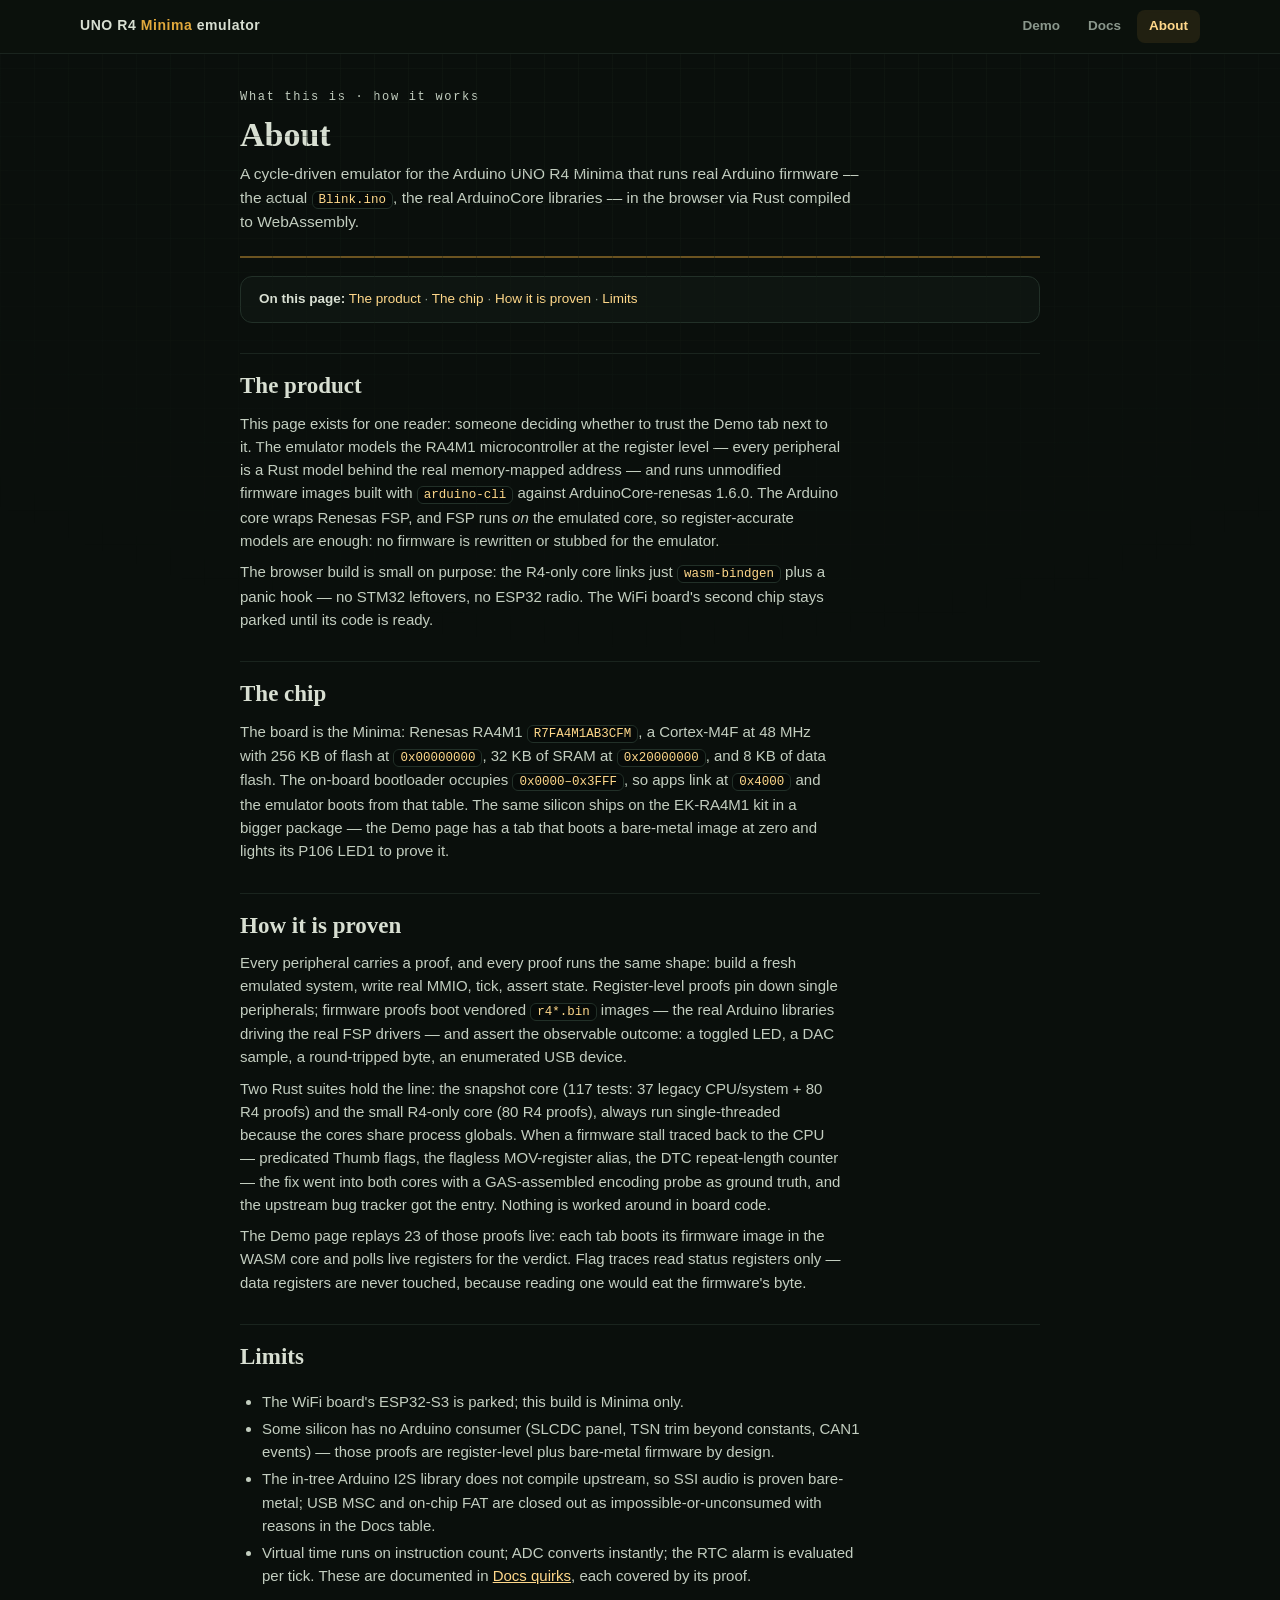
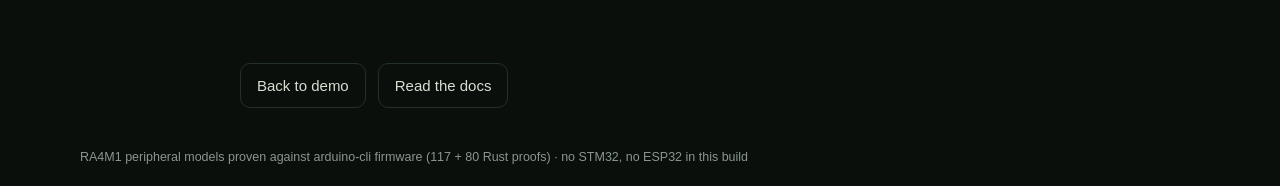
==== demo/about.html @ c001737a "Frontend: brass-bench identity, Docs + About pages, demo stays live (23 tabs verified)" ====
<!DOCTYPE html>
<html lang="en">
<head>
<meta charset="utf-8">
<meta name="viewport" content="width=device-width, initial-scale=1">
<link rel="icon" href="data:image/svg+xml,%3Csvg xmlns='http://www.w3.org/2000/svg' viewBox='0 0 64 64'%3E%3Crect width='64' height='64' rx='14' fill='%23e0a83c'/%3E%3Ctext x='32' y='42' font-family='monospace' font-size='28' font-weight='bold' text-anchor='middle' fill='white'%3ER4%3C/text%3E%3C/svg%3E">
<title>About — UNO R4 Minima emulator</title>
<link rel="stylesheet" href="styles.css">
</head>
<body>
<a class="skip-link" href="#content">Skip to content</a>
<div class="bg-grid"></div>
<nav class="sitenav" aria-label="Site">
  <div class="sitenav-in">
    <a class="sitenav-brand" href="index.html">UNO R4 <b>Minima</b> emulator</a>
    <div class="sitenav-links">
      <a href="index.html">Demo</a>
      <a href="docs.html">Docs</a>
      <a href="about.html" aria-current="page">About</a>
    </div>
  </div>
</nav>
<main class="page" id="content">
  <div class="page-head">
    <p class="page-kicker">What this is · how it works</p>
    <h1 class="page-title">About</h1>
    <p class="page-lede">A cycle-driven emulator for the Arduino UNO R4 Minima that runs real Arduino firmware — the actual <code>Blink.ino</code>, the real ArduinoCore libraries — in the browser via Rust compiled to WebAssembly.</p>
  </div>

  <div class="page-toc">
    <b>On this page:</b>
    <a href="#product">The product</a> ·
    <a href="#chip">The chip</a> ·
    <a href="#method">How it is proven</a> ·
    <a href="#limits">Limits</a>
  </div>

  <h2 id="product">The product</h2>
  <p>This page exists for one reader: someone deciding whether to trust the Demo tab next to it. The emulator models the RA4M1 microcontroller at the register level — every peripheral is a Rust model behind the real memory-mapped address — and runs unmodified firmware images built with <code>arduino-cli</code> against ArduinoCore-renesas 1.6.0. The Arduino core wraps Renesas FSP, and FSP runs <em>on</em> the emulated core, so register-accurate models are enough: no firmware is rewritten or stubbed for the emulator.</p>
  <p>The browser build is small on purpose: the R4-only core links just <code>wasm-bindgen</code> plus a panic hook — no STM32 leftovers, no ESP32 radio. The WiFi board's second chip stays parked until its code is ready.</p>

  <h2 id="chip">The chip</h2>
  <p>The board is the Minima: Renesas RA4M1 <code>R7FA4M1AB3CFM</code>, a Cortex-M4F at 48&nbsp;MHz with 256&nbsp;KB of flash at <code>0x00000000</code>, 32&nbsp;KB of SRAM at <code>0x20000000</code>, and 8&nbsp;KB of data flash. The on-board bootloader occupies <code>0x0000–0x3FFF</code>, so apps link at <code>0x4000</code> and the emulator boots from that table. The same silicon ships on the EK-RA4M1 kit in a bigger package — the Demo page has a tab that boots a bare-metal image at zero and lights its P106 LED1 to prove it.</p>

  <h2 id="method">How it is proven</h2>
  <p>Every peripheral carries a proof, and every proof runs the same shape: build a fresh emulated system, write real MMIO, tick, assert state. Register-level proofs pin down single peripherals; firmware proofs boot vendored <code>r4*.bin</code> images — the real Arduino libraries driving the real FSP drivers — and assert the observable outcome: a toggled LED, a DAC sample, a round-tripped byte, an enumerated USB device.</p>
  <p>Two Rust suites hold the line: the snapshot core (117 tests: 37 legacy CPU/system + 80 R4 proofs) and the small R4-only core (80 R4 proofs), always run single-threaded because the cores share process globals. When a firmware stall traced back to the CPU — predicated Thumb flags, the flagless MOV-register alias, the DTC repeat-length counter — the fix went into both cores with a GAS-assembled encoding probe as ground truth, and the upstream bug tracker got the entry. Nothing is worked around in board code.</p>
  <p>The Demo page replays 23 of those proofs live: each tab boots its firmware image in the WASM core and polls live registers for the verdict. Flag traces read status registers only — data registers are never touched, because reading one would eat the firmware's byte.</p>

  <h2 id="limits">Limits</h2>
  <ul>
    <li>The WiFi board's ESP32-S3 is parked; this build is Minima only.</li>
    <li>Some silicon has no Arduino consumer (SLCDC panel, TSN trim beyond constants, CAN1 events) — those proofs are register-level plus bare-metal firmware by design.</li>
    <li>The in-tree Arduino I2S library does not compile upstream, so SSI audio is proven bare-metal; USB MSC and on-chip FAT are closed out as impossible-or-unconsumed with reasons in the Docs table.</li>
    <li>Virtual time runs on instruction count; ADC converts instantly; the RTC alarm is evaluated per tick. These are documented in <a href="docs.html#quirks">Docs quirks</a>, each covered by its proof.</li>
  </ul>
</main>
<div class="foot-nav">
  <a class="btn-ghost" href="index.html" style="text-decoration:none">Back to demo</a>
  <a class="btn-ghost" href="docs.html" style="text-decoration:none">Read the docs</a>
</div>
<footer>
  <span>RA4M1 peripheral models proven against arduino-cli firmware (117 + 80 Rust proofs) · no STM32, no ESP32 in this build</span>
</footer>
</body>
</html>
---- demo/styles.css ----
:root {
  /* Bench instrument: deep green-black enamel, phosphor-brass readout.
     One accent family (signal brass); teal kept for the one live LED. */
  --bg: #0a0f0c;
  --panel: #0e1511;
  --panel2: #121a15;
  --line: #223028;
  --rule: #1a241e;
  --ink: #d8dfd2;
  --dim: #8a978c;
  --faint: #5c6860;
  --brass: #e0a83c;
  --brass-hi: #ffd88a;
  --brass-dim: #6b5320;
  --teal: #00c2a8;
  --teal-dim: #0a5f57;
  --red: #ff6b5e;
  --green: #3ddc84;
  --mono: ui-monospace, "Cascadia Mono", "JetBrains Mono", Menlo, Consolas, monospace;
  --serif: "Iowan Old Style", "Palatino Linotype", Palatino, Georgia, serif;
}
* { box-sizing: border-box; }
html { scroll-behavior: smooth; }
body {
  margin: 0; background: var(--bg); color: var(--ink);
  font: 15px/1.55 -apple-system, "Segoe UI", Inter, Roboto, sans-serif;
  min-height: 100vh;
}
::selection { background: #3a2f14; color: var(--brass-hi); }
.bg-grid {
  position: fixed; inset: 0; pointer-events: none; overflow: clip;
  background-image: linear-gradient(#141d1666 1px, transparent 1px),
    linear-gradient(90deg, #141d1666 1px, transparent 1px);
  background-size: 34px 34px;
  mask-image: radial-gradient(ellipse 90% 80% at 50% 0%, black 30%, transparent 90%);
}

/* ---------- site nav ---------- */
.sitenav {
  border-bottom: 1px solid var(--rule);
  background: #0c120ed9;
  position: sticky; top: 0; z-index: 50;
  backdrop-filter: blur(8px);
}
.sitenav-in {
  max-width: 1180px; margin: 0 auto; padding: 10px 30px;
  display: flex; align-items: baseline; gap: 22px; flex-wrap: wrap;
}
.sitenav-brand {
  color: var(--ink); text-decoration: none; font-weight: 800; font-size: 14px;
  letter-spacing: .04em;
}
.sitenav-brand b { color: var(--brass); font-weight: 800; }
.sitenav-links { display: flex; gap: 4px; margin-left: auto; }
.sitenav-links a {
  color: var(--dim); text-decoration: none; font-size: 13.5px; font-weight: 600;
  padding: 6px 12px; border-radius: 8px;
}
.sitenav-links a:hover { color: var(--ink); background: #ffffff10; }
.sitenav-links a[aria-current="page"] { color: var(--brass-hi); background: #e0a83c1a; }

/* ---------- header ---------- */
.topbar {
  display: flex; justify-content: space-between; align-items: center;
  gap: 16px; flex-wrap: wrap;
  padding: 22px 30px 14px; max-width: 1180px; margin: 0 auto;
}
.brand { display: flex; gap: 14px; align-items: center; }
.brand-mark {
  width: 52px; height: 52px; border-radius: 10px;
  background: linear-gradient(150deg, #f4c95d, #9a7420);
  color: #191104; font-weight: 800; font-size: 22px;
  display: flex; align-items: center; justify-content: center;
  box-shadow: 0 0 26px #e0a83c44;
}
h1 { font-size: 24px; margin: 0; letter-spacing: .2px; }
h1 span { color: var(--brass); font-weight: 600; }
.sub { margin: 2px 0 0; color: var(--dim); font-size: 13px; }
.badges { display: flex; gap: 8px; flex-wrap: wrap; }
.badge {
  font-size: 12px; color: var(--dim); border: 1px solid var(--line);
  padding: 4px 10px; border-radius: 20px; background: var(--panel);
  font-family: var(--mono);
}
.badge.ok { color: var(--green); border-color: #1d4a34; }
.layout {
  display: grid; grid-template-columns: 430px 1fr; gap: 18px;
  max-width: 1180px; margin: 0 auto; padding: 6px 30px 20px;
}
@media (max-width: 980px) { .layout { grid-template-columns: 1fr; } }
.card {
  background: linear-gradient(180deg, var(--panel2), var(--panel));
  border: 1px solid var(--line); border-radius: 16px;
  padding: 18px; box-shadow: 0 18px 50px #0009;
}
.card-title { font-weight: 700; letter-spacing: .4px; margin-bottom: 12px; display: flex; justify-content: space-between; align-items: center; gap: 10px; flex-wrap: wrap; }
.card-title.small { font-size: 12px; color: var(--dim); text-transform: uppercase; letter-spacing: 1.2px; }
.seg { display: inline-flex; border: 1px solid var(--line); border-radius: 10px; overflow: hidden; }
.seg-btn { background: transparent; border: 0; color: var(--dim); font-weight: 700; font-size: 12px; padding: 5px 12px; cursor: pointer; }
.seg-btn.active { background: #3a2f14; color: var(--brass-hi); }
.mono { font-family: var(--mono); }
.state { font-size: 11px; padding: 3px 10px; border-radius: 12px; text-transform: uppercase; letter-spacing: 1px; }
.state.paused { background: #2a3440; color: var(--dim); }
.state.running { background: #3a2f14; color: var(--brass-hi); box-shadow: 0 0 12px #e0a83c44; }
.state.fault { background: #4a1717; color: var(--red); }
.board-wrap { display: flex; justify-content: center; }
.board { width: 100%; max-width: 390px; }
.pcb { fill: #12241c; }
.pcb-edge { fill: none; stroke: #6b5320; stroke-width: 2; }
.silk { fill: #d8c690; font: 600 13px sans-serif; letter-spacing: 2px; }
.silk.tiny { font-size: 8.5px; letter-spacing: 1px; fill: #7a6f52; }
.silk.big { font-size: 22px; font-weight: 800; }
.usb { fill: #31424f; stroke: #5a7183; }
.usb-hole { fill: #0a0f14; }
.pins circle { fill: #c9a227; }
.btn { fill: #31424f; stroke: #5a7183; }
.mcu { fill: #10161d; stroke: #3b4c5d; }
.led { fill: #3a2b12; stroke: #6b5320; stroke-width: 1.5; transition: fill .12s; }
.led.on { fill: var(--brass); stroke: var(--brass-hi); }
.led.small.on { fill: #57c7ff; stroke: #bfe9ff; }
.glow { fill: url(#g); opacity: 0; transition: opacity .12s; }
.glow.on { opacity: .85; }
.stats { display: flex; gap: 18px; margin: 12px 2px 4px; flex-wrap: wrap; }
.stat label { display: block; font-size: 11px; color: var(--dim); text-transform: uppercase; letter-spacing: 1px; }
.stat span { font-family: var(--mono); font-size: 15px; }
.ok { color: var(--green); } .bad { color: var(--red); }
.gpio { margin-top: 14px; }
.gpio-grid { display: grid; grid-template-columns: repeat(16, 1fr); gap: 5px; }
.pin { aspect-ratio: 1; border-radius: 50%; background: #1a2530; border: 1px solid #243140; transition: all .12s; }
.pin.hi { background: var(--brass); border-color: var(--brass-hi); box-shadow: 0 0 8px #e0a83c88; }
.pin.chg { outline: 1px solid var(--brass); }
.tabs { display: flex; gap: 6px; margin-bottom: 14px; flex-wrap: wrap; }
.tab {
  flex: 1; padding: 9px; border-radius: 10px; border: 1px solid var(--line);
  background: transparent; color: var(--dim); font-weight: 700; cursor: pointer;
}
.tab.active { background: #3a2f14; color: var(--brass-hi); border-color: var(--brass-dim); }
.tabpane { display: none; }
.tabpane.active { display: block; }
.desc { color: var(--dim); font-size: 13.5px; margin: 0 0 12px; }
.row { display: flex; gap: 10px; margin-bottom: 12px; flex-wrap: wrap; }
.btn-acc {
  background: linear-gradient(150deg, #f4c95d, #c1902e); border: 0; color: #191104;
  font-weight: 800; padding: 10px 18px; border-radius: 10px; cursor: pointer;
  white-space: nowrap;
}
.btn-acc:disabled { opacity: .4; cursor: default; }
.btn-ghost {
  background: transparent; border: 1px solid var(--line); color: var(--ink);
  padding: 10px 16px; border-radius: 10px; cursor: pointer;
  white-space: nowrap;
}
.slider { display: flex; align-items: center; gap: 10px; color: var(--dim); font-size: 13px; }
.slider input { accent-color: var(--brass); }
.term {
  background: #060a08; border: 1px solid var(--line); border-radius: 10px;
  font-family: var(--mono); font-size: 13px; min-height: 150px; max-height: 300px;
  overflow-y: auto; padding: 12px; white-space: pre-wrap; color: #cfe3c0;
}
.term.small { min-height: 90px; }
.term .sys { color: #5f7a6c; }
.term .okline { color: var(--green); font-weight: 700; }
.enum { list-style: none; margin: 0 0 12px; padding: 0; font-size: 13px; max-height: 210px; overflow-y: auto; }
.enum li { padding: 3px 0 3px 24px; position: relative; color: var(--dim); }
.enum li::before { content: "○"; position: absolute; left: 4px; color: var(--dim); }
.enum li.run { color: var(--ink); } .enum li.run::before { content: "◌"; color: var(--brass); }
.enum li.done { color: var(--green); } .enum li.done::before { content: "●"; color: var(--green); }
.matrix-grid { display: grid; grid-template-columns: repeat(12, 1fr); gap: 5px; max-width: 340px; margin: 0 0 12px; }
.matrix-grid .mx { aspect-ratio: 1; border-radius: 50%; background: #182633; transition: background 0.08s, box-shadow 0.08s; }
.matrix-grid .mx.hi { background: var(--brass); box-shadow: 0 0 8px var(--brass); }
.doctable-wrap { overflow-x: auto; margin: 0 0 12px; border: 1px solid var(--line); border-radius: 10px; }
.doctable { width: 100%; border-collapse: collapse; font-size: 13px; }
.doctable th, .doctable td { text-align: left; padding: 7px 10px; border-bottom: 1px solid var(--line); vertical-align: top; }
.doctable thead th { color: var(--dim); font-weight: 600; font-size: 12px; text-transform: uppercase; letter-spacing: 0.04em; background: var(--panel2); }
.doctable tbody tr:last-child td { border-bottom: none; }
.doctable td:nth-child(2), .doctable td:nth-child(3) { white-space: nowrap; }
.doctable .st-done { color: var(--green); font-weight: 700; }
.doctable .st-part { color: var(--brass); font-weight: 700; }
.doctable .st-no { color: var(--dim); font-weight: 700; }
.doctable td:nth-child(4) { color: var(--dim); }
.textin {
  flex: 1; background: #060a08; border: 1px solid var(--line); color: var(--ink);
  border-radius: 10px; padding: 10px 12px; font-family: var(--mono); font-size: 13px;
}
.textin:disabled { opacity: .45; }
.banner { margin-top: 12px; padding: 10px 14px; border-radius: 10px; font-size: 13px; }
.banner.hidden { display: none; }
.banner.err { background: #3a1414; border: 1px solid #7a2a2a; color: #ff9d9d; }
.banner.info { background: #1d2b1a; border: 1px solid #3d5a2e; color: #cfe3c0; }

/* ---------- paper pages (docs / about) ---------- */
.page { max-width: 860px; margin: 0 auto; padding: 26px 30px 60px; overflow-x: clip; }
.page table { display: block; overflow-x: auto; }
.page-head { border-bottom: 2px solid var(--brass-dim); padding-bottom: 14px; margin-bottom: 6px; }
.page-kicker {
  font-family: var(--mono); font-size: 12px; color: var(--brass);
  letter-spacing: .14em; margin: 0 0 8px;
}
.page-title {
  font-family: var(--serif); font-weight: 700; font-size: 34px; line-height: 1.15;
  margin: 0 0 8px; letter-spacing: 0;
}
.page-lede { color: var(--dim); font-size: 15.5px; max-width: 62ch; margin: 0 0 4px; }
.page-toc {
  border: 1px solid var(--line); border-radius: 12px; background: var(--panel);
  padding: 12px 18px; margin: 18px 0 8px; font-size: 13.5px; color: var(--dim);
}
.page-toc b { color: var(--ink); }
.page-toc a { color: var(--brass-hi); text-decoration: none; }
.page-toc a:hover { text-decoration: underline; }
.page h2 {
  font-family: var(--serif); font-size: 23px; margin: 30px 0 8px;
  padding-top: 14px; border-top: 1px solid var(--rule);
}
.page h3 { font-size: 16px; margin: 20px 0 6px; color: var(--brass-hi); }
.page p, .page li { max-width: 72ch; }
.page p { margin: 8px 0; color: #c3cec0; }
.page ul, .page ol { padding-left: 22px; color: #c3cec0; }
.page li { margin: 4px 0; }
.page code {
  font-family: var(--mono); font-size: 12.5px; background: #060a08;
  border: 1px solid var(--line); border-radius: 6px; padding: 1px 6px;
  color: var(--brass-hi); white-space: nowrap;
}
.page pre {
  background: #060a08; border: 1px solid var(--line); border-radius: 10px;
  padding: 12px 14px; overflow-x: auto; font-family: var(--mono); font-size: 12.5px;
  color: #cfe3c0;
}
.page pre code { border: 0; background: none; padding: 0; white-space: pre; }
.page table { width: 100%; border-collapse: collapse; font-size: 13.5px; margin: 10px 0 18px; }
.page th, .page td { text-align: left; padding: 7px 10px; border-bottom: 1px solid var(--line); vertical-align: top; }
.page thead th { color: var(--dim); font-size: 12px; text-transform: uppercase; letter-spacing: .05em; }
.page .st-done { color: var(--green); font-weight: 700; }
.page .st-part { color: var(--brass); font-weight: 700; }
.page .st-no { color: var(--dim); font-weight: 700; }
.page a { color: var(--brass-hi); }
.foot-nav {
  max-width: 860px; margin: 0 auto; padding: 0 30px 40px;
  display: flex; gap: 12px; flex-wrap: wrap;
}
footer { max-width: 1180px; margin: 0 auto; padding: 0 30px 26px; color: var(--dim); font-size: 12.5px; }

/* ---------- accessibility floor ---------- */
:focus-visible { outline: 2px solid var(--brass-hi); outline-offset: 2px; }
.sr-only {
  position: absolute; width: 1px; height: 1px; padding: 0; margin: -1px;
  overflow: hidden; clip: rect(0 0 0 0); white-space: nowrap; border: 0;
}
.skip-link {
  position: absolute; left: 12px; top: -48px; z-index: 100;
  background: var(--brass); color: #191104; font-weight: 800;
  padding: 10px 16px; border-radius: 10px; text-decoration: none;
  transition: top .15s;
}
.skip-link:focus { top: 12px; }
@media (prefers-reduced-motion: reduce) {
  html { scroll-behavior: auto; }
  *, *::before, *::after { transition: none !important; animation: none !important; }
}
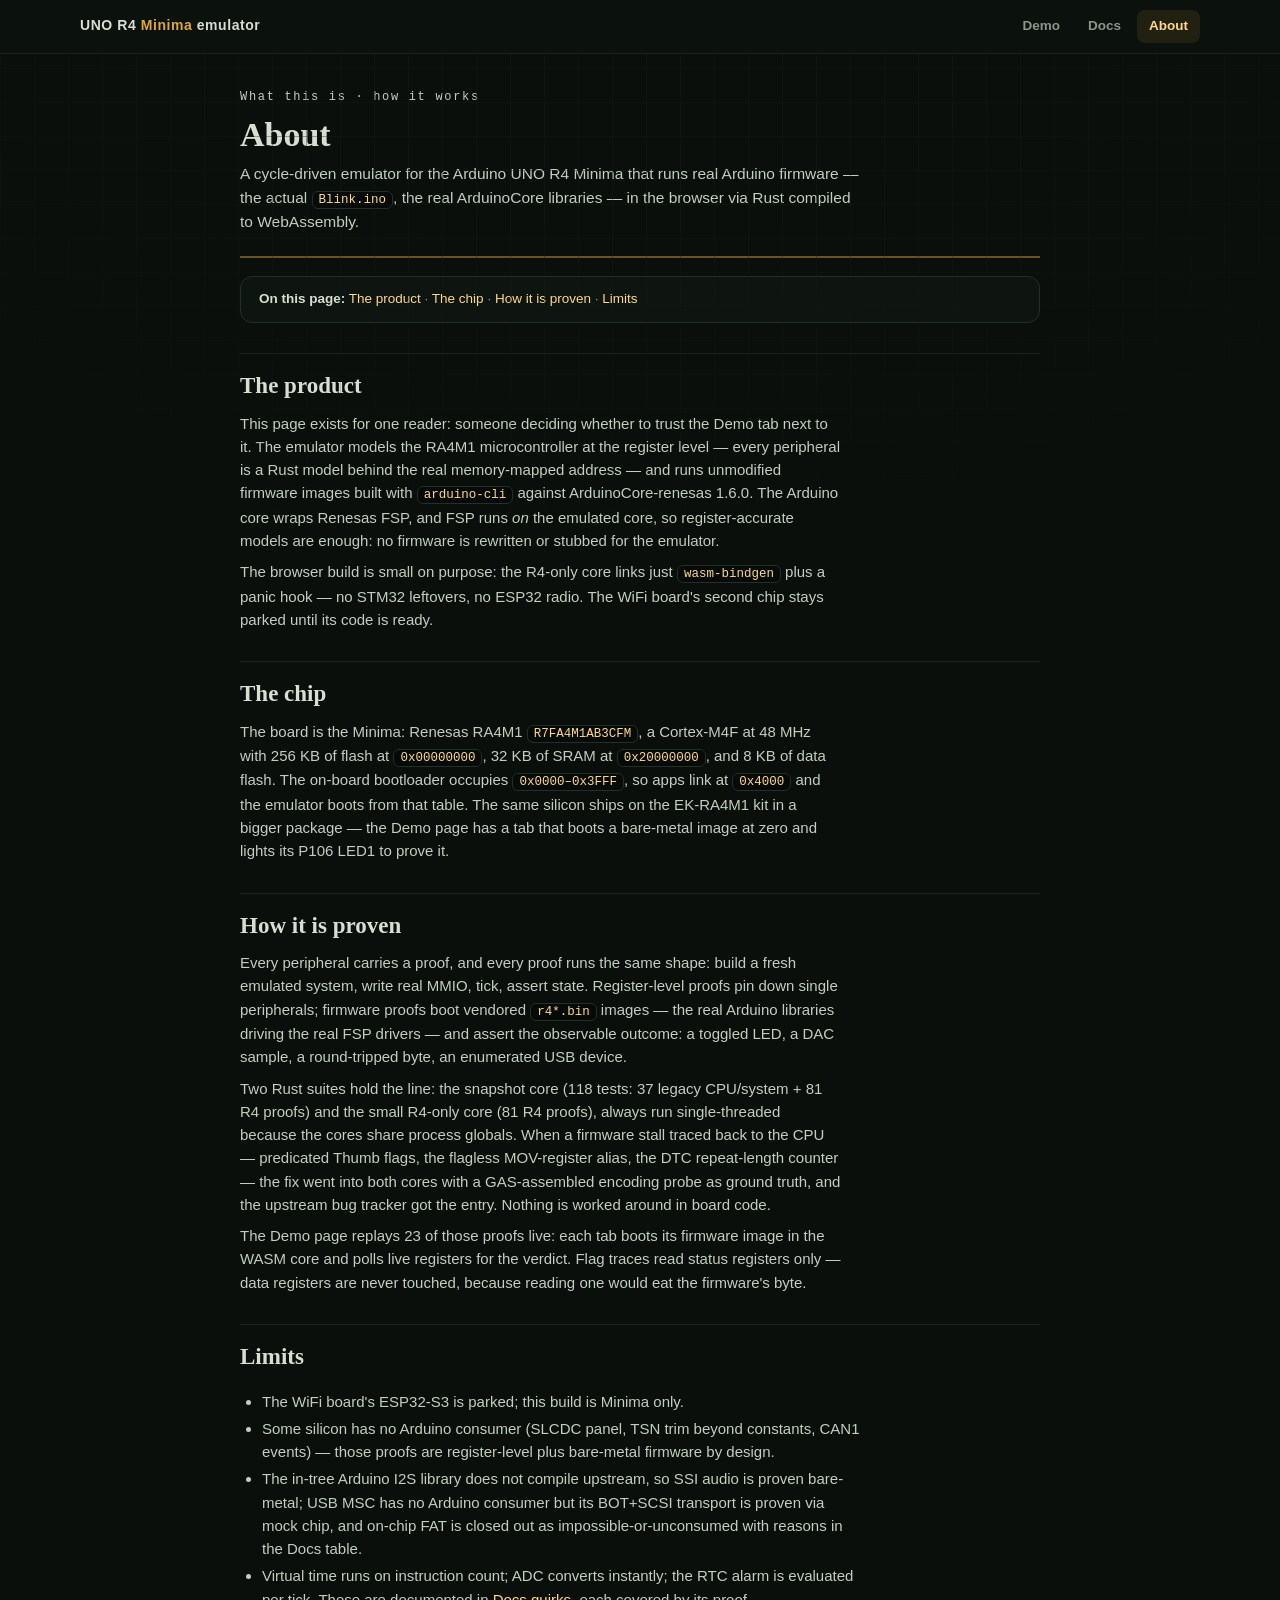
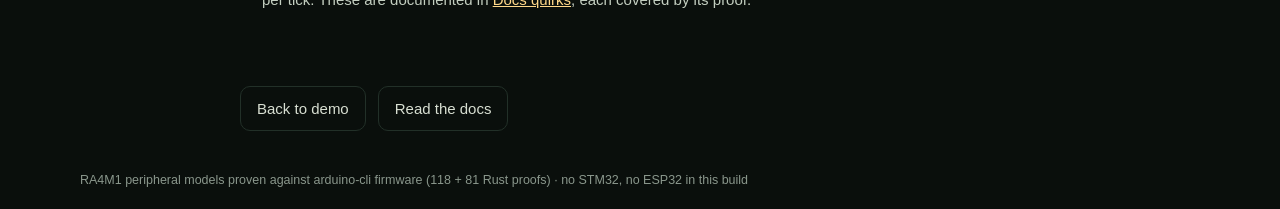
==== commit 4c0bf828: "USB MSC mock chip (BOT+SCSI over bulk pipes) + Engine demo tab, 118+81 green" ====
--- a/demo/about.html
+++ b/demo/about.html
@@ -44,14 +44,14 @@
 
   <h2 id="method">How it is proven</h2>
   <p>Every peripheral carries a proof, and every proof runs the same shape: build a fresh emulated system, write real MMIO, tick, assert state. Register-level proofs pin down single peripherals; firmware proofs boot vendored <code>r4*.bin</code> images — the real Arduino libraries driving the real FSP drivers — and assert the observable outcome: a toggled LED, a DAC sample, a round-tripped byte, an enumerated USB device.</p>
-  <p>Two Rust suites hold the line: the snapshot core (117 tests: 37 legacy CPU/system + 80 R4 proofs) and the small R4-only core (80 R4 proofs), always run single-threaded because the cores share process globals. When a firmware stall traced back to the CPU — predicated Thumb flags, the flagless MOV-register alias, the DTC repeat-length counter — the fix went into both cores with a GAS-assembled encoding probe as ground truth, and the upstream bug tracker got the entry. Nothing is worked around in board code.</p>
+  <p>Two Rust suites hold the line: the snapshot core (118 tests: 37 legacy CPU/system + 81 R4 proofs) and the small R4-only core (81 R4 proofs), always run single-threaded because the cores share process globals. When a firmware stall traced back to the CPU — predicated Thumb flags, the flagless MOV-register alias, the DTC repeat-length counter — the fix went into both cores with a GAS-assembled encoding probe as ground truth, and the upstream bug tracker got the entry. Nothing is worked around in board code.</p>
   <p>The Demo page replays 23 of those proofs live: each tab boots its firmware image in the WASM core and polls live registers for the verdict. Flag traces read status registers only — data registers are never touched, because reading one would eat the firmware's byte.</p>
 
   <h2 id="limits">Limits</h2>
   <ul>
     <li>The WiFi board's ESP32-S3 is parked; this build is Minima only.</li>
     <li>Some silicon has no Arduino consumer (SLCDC panel, TSN trim beyond constants, CAN1 events) — those proofs are register-level plus bare-metal firmware by design.</li>
-    <li>The in-tree Arduino I2S library does not compile upstream, so SSI audio is proven bare-metal; USB MSC and on-chip FAT are closed out as impossible-or-unconsumed with reasons in the Docs table.</li>
+    <li>The in-tree Arduino I2S library does not compile upstream, so SSI audio is proven bare-metal; USB MSC has no Arduino consumer but its BOT+SCSI transport is proven via mock chip, and on-chip FAT is closed out as impossible-or-unconsumed with reasons in the Docs table.</li>
     <li>Virtual time runs on instruction count; ADC converts instantly; the RTC alarm is evaluated per tick. These are documented in <a href="docs.html#quirks">Docs quirks</a>, each covered by its proof.</li>
   </ul>
 </main>
@@ -60,7 +60,7 @@
   <a class="btn-ghost" href="docs.html" style="text-decoration:none">Read the docs</a>
 </div>
 <footer>
-  <span>RA4M1 peripheral models proven against arduino-cli firmware (117 + 80 Rust proofs) · no STM32, no ESP32 in this build</span>
+  <span>RA4M1 peripheral models proven against arduino-cli firmware (118 + 81 Rust proofs) · no STM32, no ESP32 in this build</span>
 </footer>
 </body>
 </html>
--- a/demo/styles.css
+++ b/demo/styles.css
@@ -135,6 +135,7 @@
   background: transparent; color: var(--dim); font-weight: 700; cursor: pointer;
 }
 .tab.active { background: #3a2f14; color: var(--brass-hi); border-color: var(--brass-dim); }
+.tab:disabled { opacity: .38; cursor: not-allowed; }
 .tabpane { display: none; }
 .tabpane.active { display: block; }
 .desc { color: var(--dim); font-size: 13.5px; margin: 0 0 12px; }
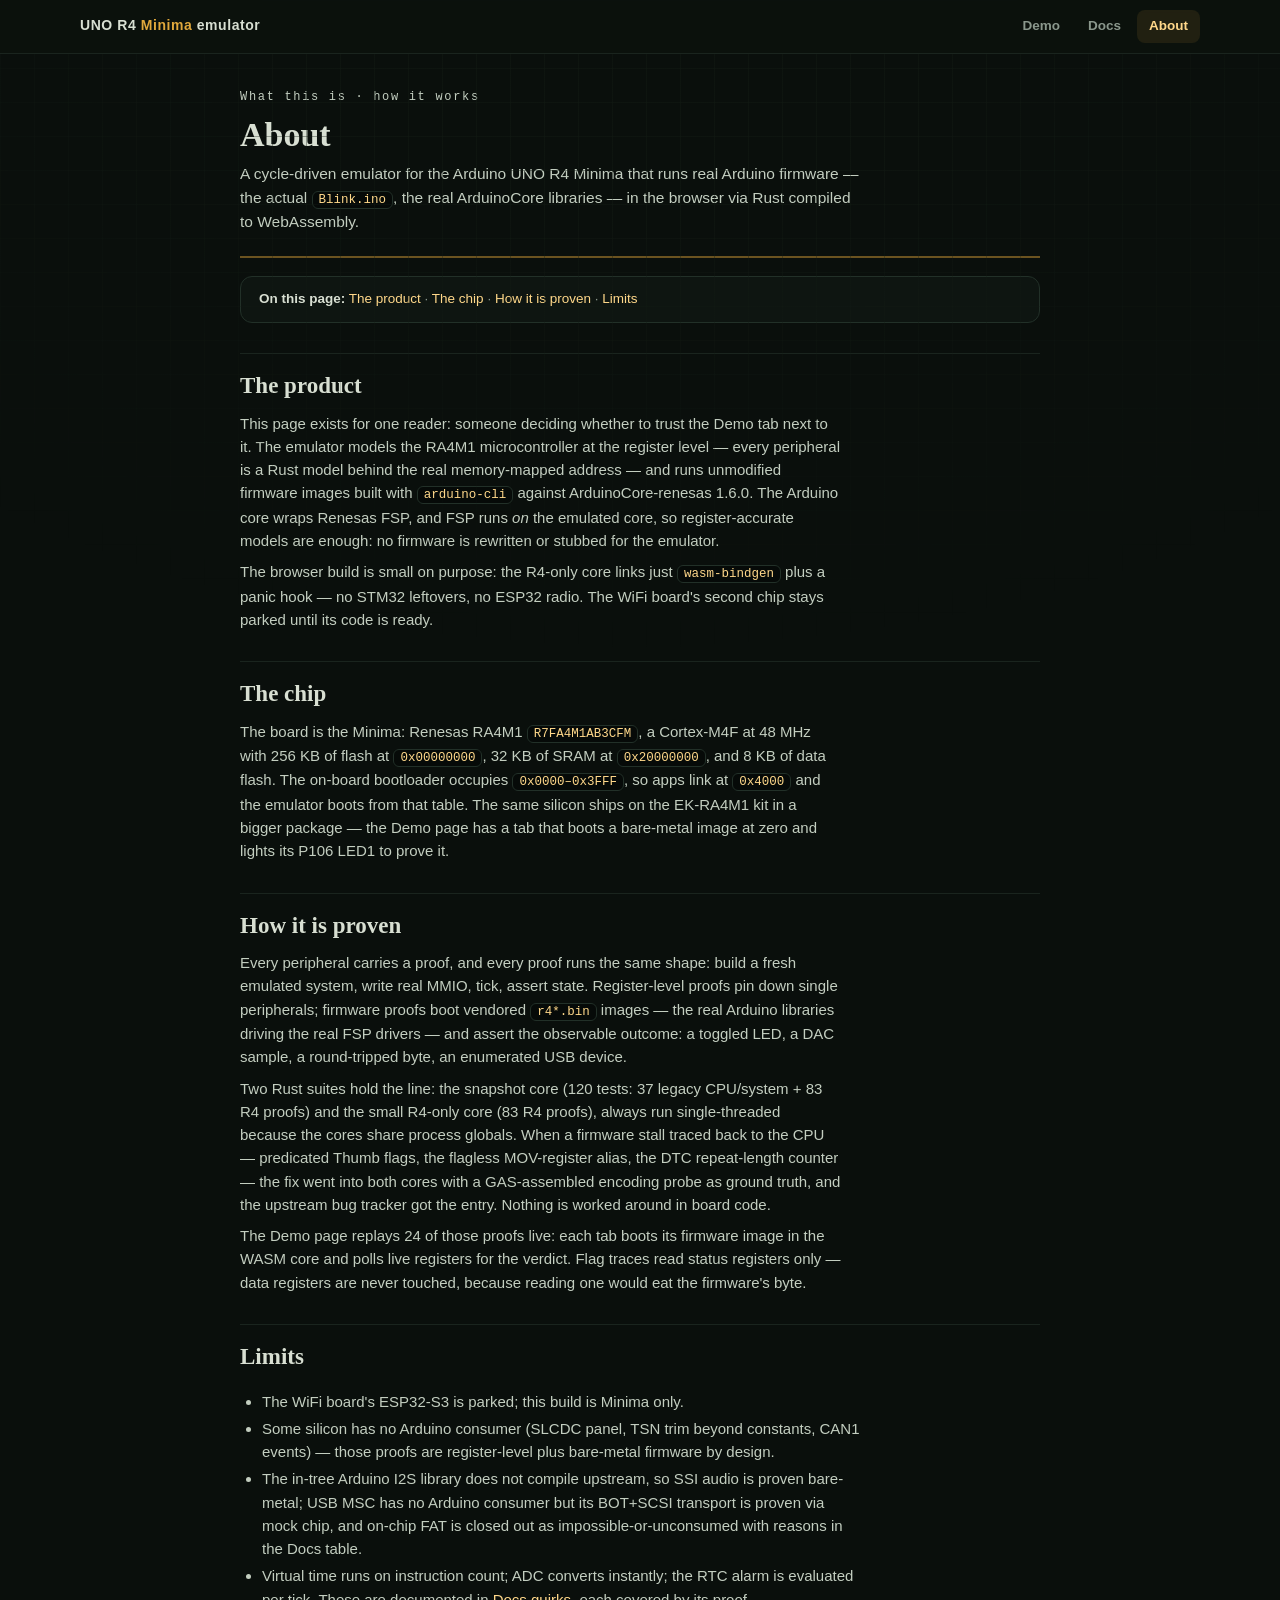
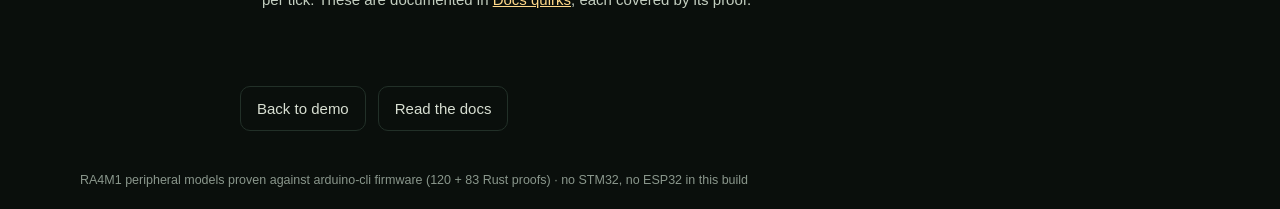
==== commit 5dab5b37: "Settle PCNTR1 halves (PDR-low) + r4analog/r4mtx firmware proofs + Analog tab + matrix-heart runner, " ====
--- a/demo/about.html
+++ b/demo/about.html
@@ -44,8 +44,8 @@
 
   <h2 id="method">How it is proven</h2>
   <p>Every peripheral carries a proof, and every proof runs the same shape: build a fresh emulated system, write real MMIO, tick, assert state. Register-level proofs pin down single peripherals; firmware proofs boot vendored <code>r4*.bin</code> images — the real Arduino libraries driving the real FSP drivers — and assert the observable outcome: a toggled LED, a DAC sample, a round-tripped byte, an enumerated USB device.</p>
-  <p>Two Rust suites hold the line: the snapshot core (118 tests: 37 legacy CPU/system + 81 R4 proofs) and the small R4-only core (81 R4 proofs), always run single-threaded because the cores share process globals. When a firmware stall traced back to the CPU — predicated Thumb flags, the flagless MOV-register alias, the DTC repeat-length counter — the fix went into both cores with a GAS-assembled encoding probe as ground truth, and the upstream bug tracker got the entry. Nothing is worked around in board code.</p>
-  <p>The Demo page replays 23 of those proofs live: each tab boots its firmware image in the WASM core and polls live registers for the verdict. Flag traces read status registers only — data registers are never touched, because reading one would eat the firmware's byte.</p>
+  <p>Two Rust suites hold the line: the snapshot core (120 tests: 37 legacy CPU/system + 83 R4 proofs) and the small R4-only core (83 R4 proofs), always run single-threaded because the cores share process globals. When a firmware stall traced back to the CPU — predicated Thumb flags, the flagless MOV-register alias, the DTC repeat-length counter — the fix went into both cores with a GAS-assembled encoding probe as ground truth, and the upstream bug tracker got the entry. Nothing is worked around in board code.</p>
+  <p>The Demo page replays 24 of those proofs live: each tab boots its firmware image in the WASM core and polls live registers for the verdict. Flag traces read status registers only — data registers are never touched, because reading one would eat the firmware's byte.</p>
 
   <h2 id="limits">Limits</h2>
   <ul>
@@ -60,7 +60,7 @@
   <a class="btn-ghost" href="docs.html" style="text-decoration:none">Read the docs</a>
 </div>
 <footer>
-  <span>RA4M1 peripheral models proven against arduino-cli firmware (118 + 81 Rust proofs) · no STM32, no ESP32 in this build</span>
+  <span>RA4M1 peripheral models proven against arduino-cli firmware (120 + 83 Rust proofs) · no STM32, no ESP32 in this build</span>
 </footer>
 </body>
 </html>
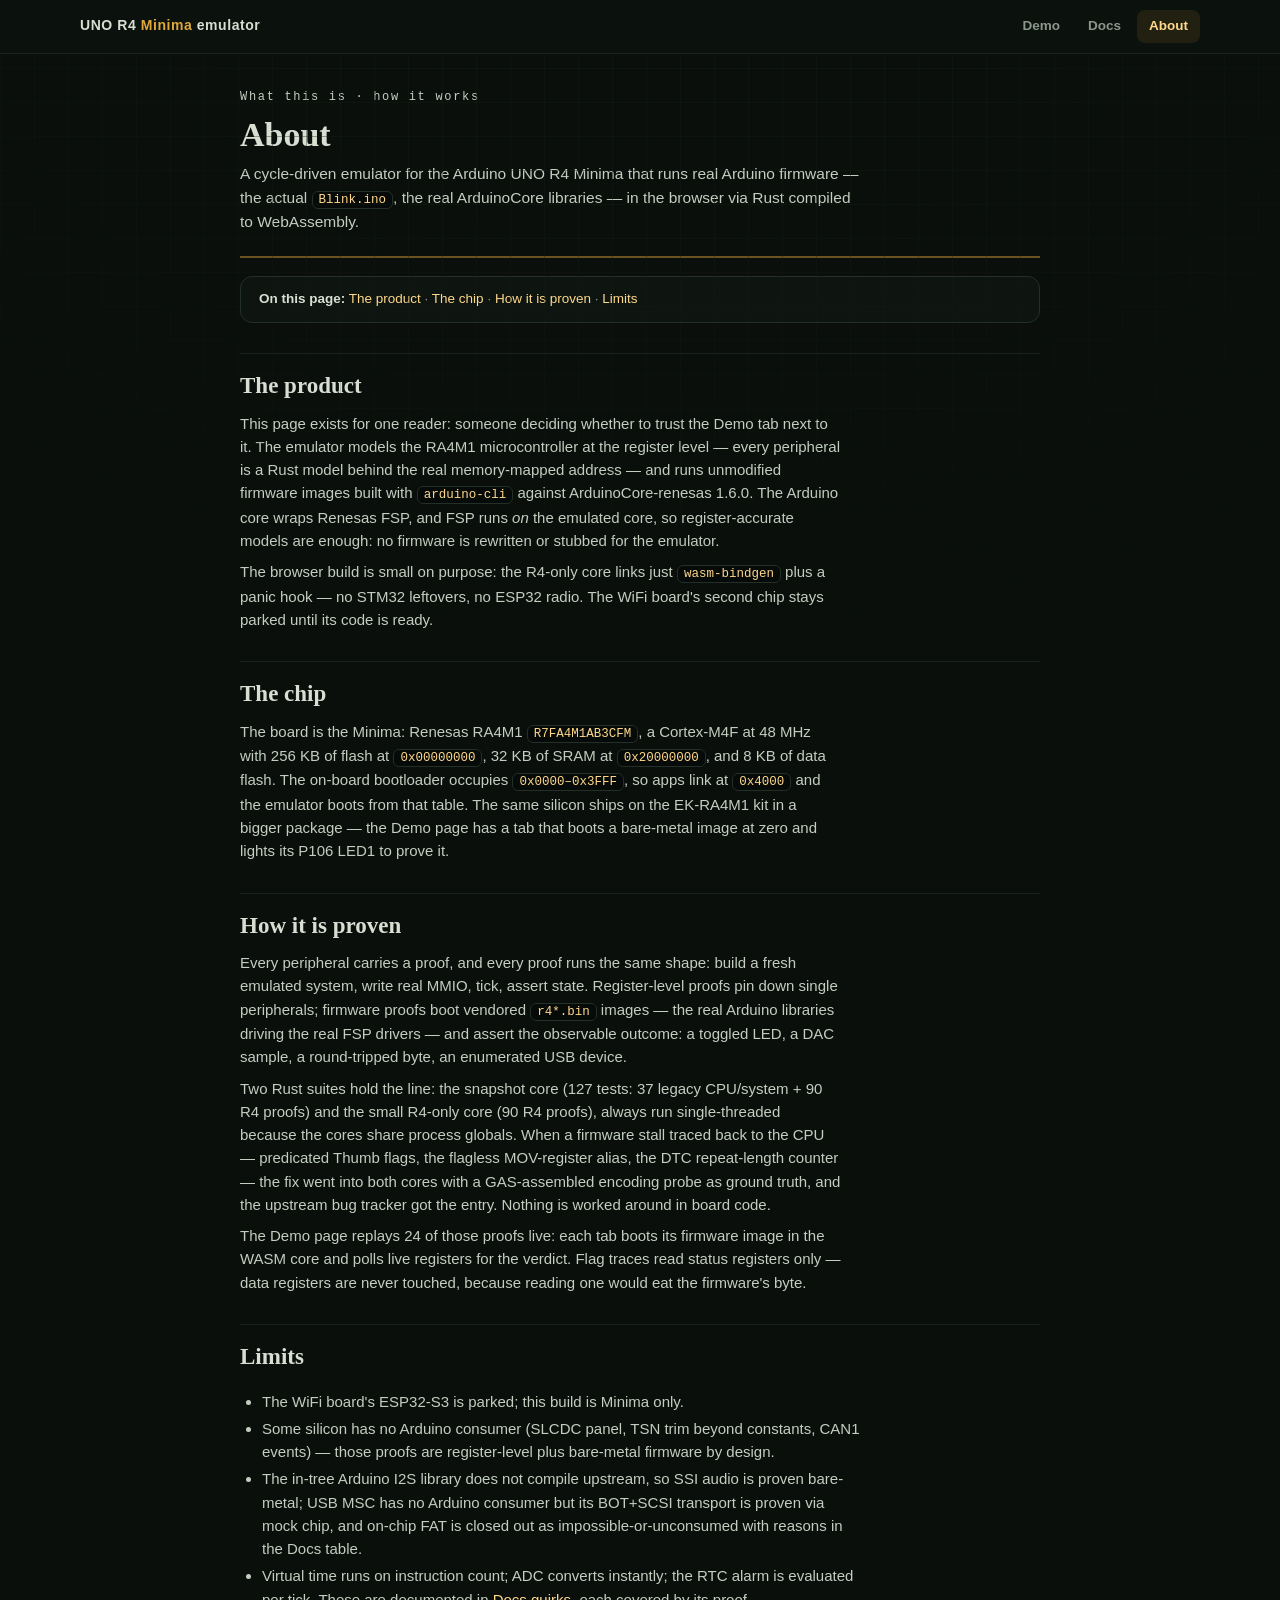
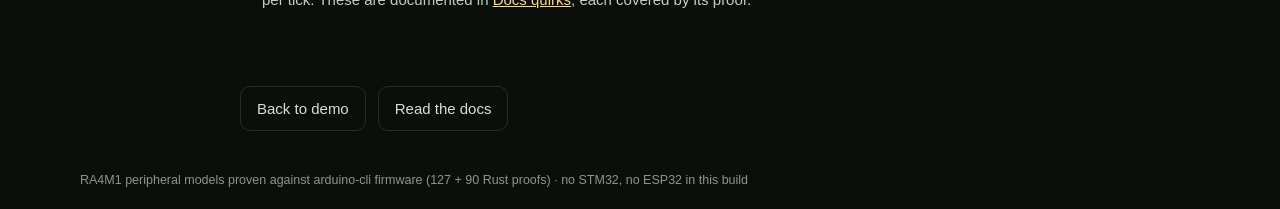
==== commit df69d06d: "OpenHW component API: board_info/gpio/CAN/SSI/SPI/I2C/DMA/polls + UnoR4Minima board class, 127+90 gr" ====
--- a/demo/about.html
+++ b/demo/about.html
@@ -44,7 +44,7 @@
 
   <h2 id="method">How it is proven</h2>
   <p>Every peripheral carries a proof, and every proof runs the same shape: build a fresh emulated system, write real MMIO, tick, assert state. Register-level proofs pin down single peripherals; firmware proofs boot vendored <code>r4*.bin</code> images — the real Arduino libraries driving the real FSP drivers — and assert the observable outcome: a toggled LED, a DAC sample, a round-tripped byte, an enumerated USB device.</p>
-  <p>Two Rust suites hold the line: the snapshot core (120 tests: 37 legacy CPU/system + 83 R4 proofs) and the small R4-only core (83 R4 proofs), always run single-threaded because the cores share process globals. When a firmware stall traced back to the CPU — predicated Thumb flags, the flagless MOV-register alias, the DTC repeat-length counter — the fix went into both cores with a GAS-assembled encoding probe as ground truth, and the upstream bug tracker got the entry. Nothing is worked around in board code.</p>
+  <p>Two Rust suites hold the line: the snapshot core (127 tests: 37 legacy CPU/system + 90 R4 proofs) and the small R4-only core (90 R4 proofs), always run single-threaded because the cores share process globals. When a firmware stall traced back to the CPU — predicated Thumb flags, the flagless MOV-register alias, the DTC repeat-length counter — the fix went into both cores with a GAS-assembled encoding probe as ground truth, and the upstream bug tracker got the entry. Nothing is worked around in board code.</p>
   <p>The Demo page replays 24 of those proofs live: each tab boots its firmware image in the WASM core and polls live registers for the verdict. Flag traces read status registers only — data registers are never touched, because reading one would eat the firmware's byte.</p>
 
   <h2 id="limits">Limits</h2>
@@ -60,7 +60,7 @@
   <a class="btn-ghost" href="docs.html" style="text-decoration:none">Read the docs</a>
 </div>
 <footer>
-  <span>RA4M1 peripheral models proven against arduino-cli firmware (120 + 83 Rust proofs) · no STM32, no ESP32 in this build</span>
+  <span>RA4M1 peripheral models proven against arduino-cli firmware (127 + 90 Rust proofs) · no STM32, no ESP32 in this build</span>
 </footer>
 </body>
 </html>
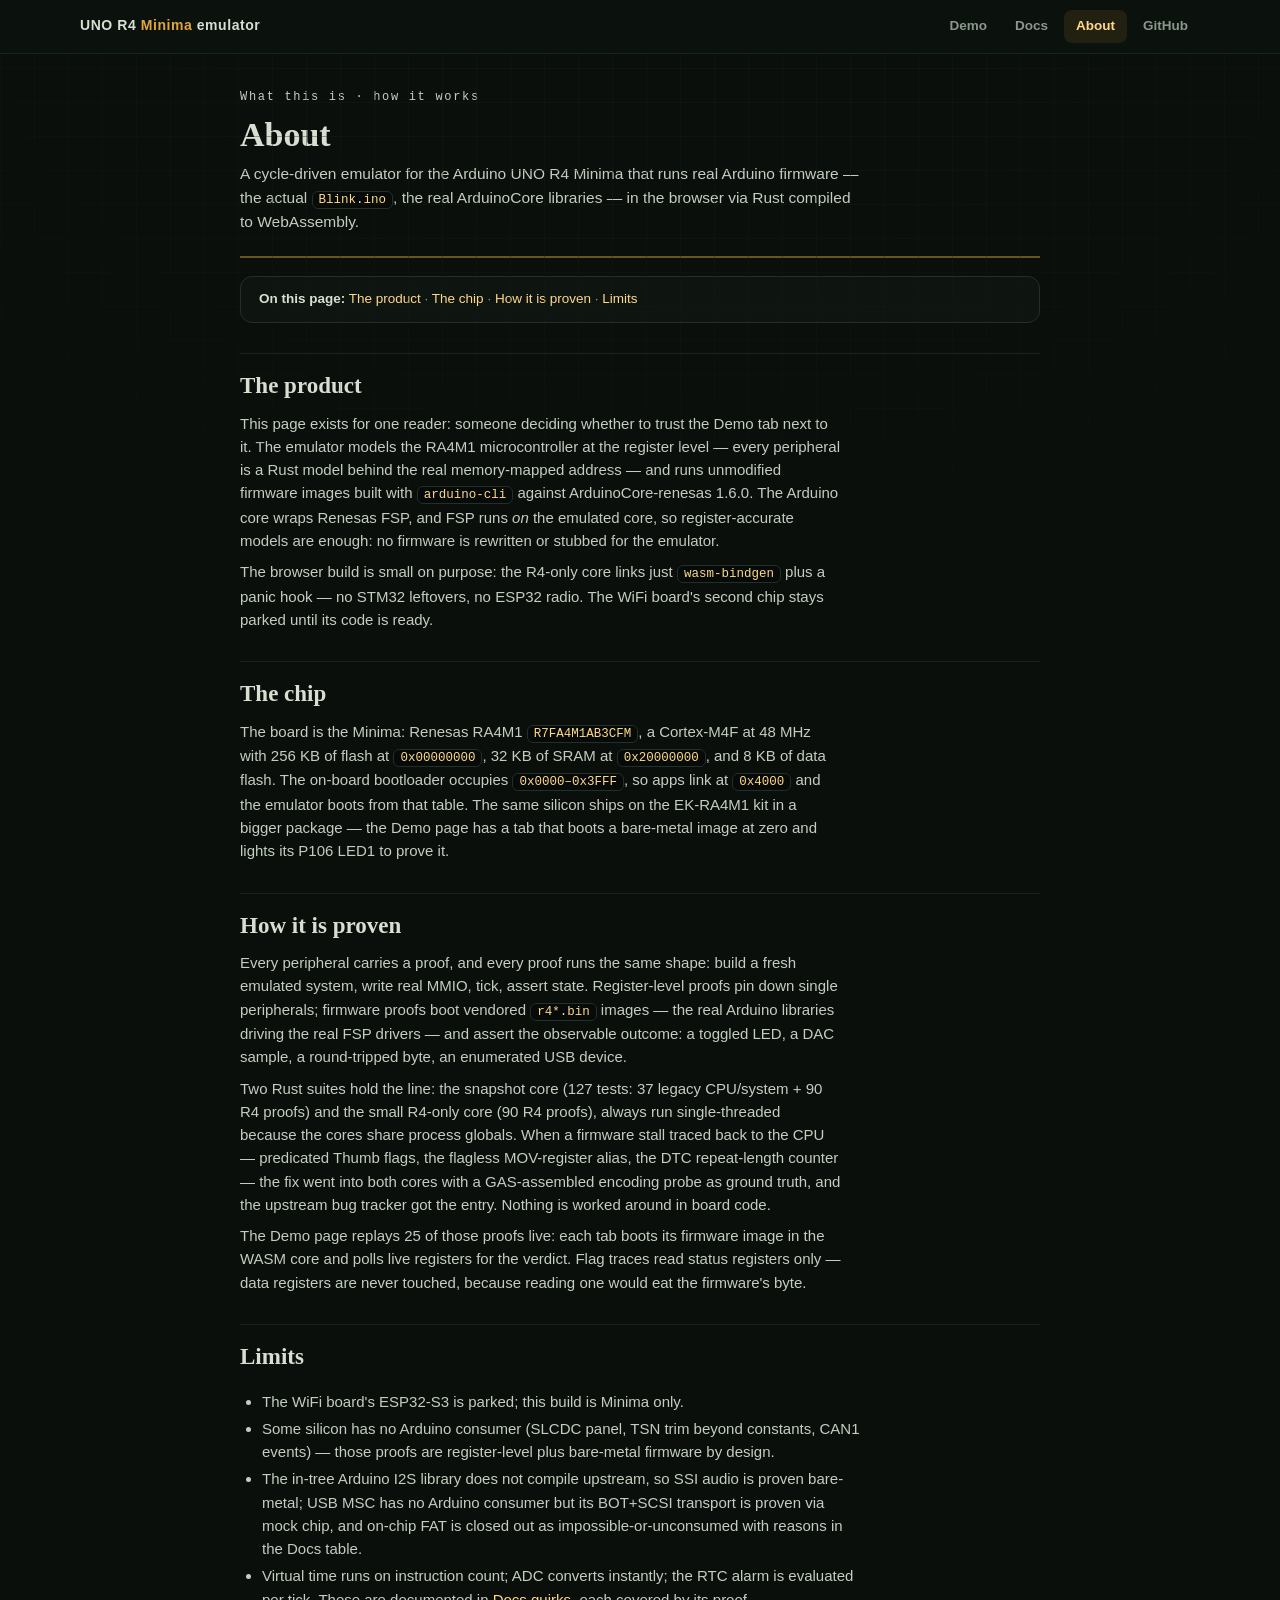
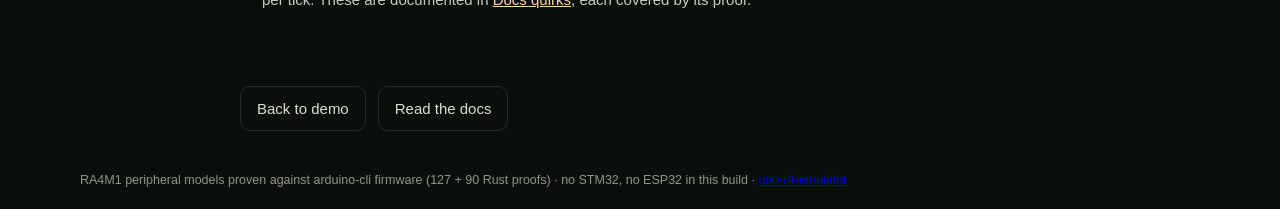
==== commit ec8bb487: "Repo rename to uno-r4-emulator: GitHub links in web UI, npm package name, publish workflow" ====
--- a/demo/about.html
+++ b/demo/about.html
@@ -17,6 +17,7 @@
       <a href="index.html">Demo</a>
       <a href="docs.html">Docs</a>
       <a href="about.html" aria-current="page">About</a>
+      <a href="https://github.com/danish9661/uno-r4-emulator">GitHub</a>
     </div>
   </div>
 </nav>
@@ -45,7 +46,7 @@
   <h2 id="method">How it is proven</h2>
   <p>Every peripheral carries a proof, and every proof runs the same shape: build a fresh emulated system, write real MMIO, tick, assert state. Register-level proofs pin down single peripherals; firmware proofs boot vendored <code>r4*.bin</code> images — the real Arduino libraries driving the real FSP drivers — and assert the observable outcome: a toggled LED, a DAC sample, a round-tripped byte, an enumerated USB device.</p>
   <p>Two Rust suites hold the line: the snapshot core (127 tests: 37 legacy CPU/system + 90 R4 proofs) and the small R4-only core (90 R4 proofs), always run single-threaded because the cores share process globals. When a firmware stall traced back to the CPU — predicated Thumb flags, the flagless MOV-register alias, the DTC repeat-length counter — the fix went into both cores with a GAS-assembled encoding probe as ground truth, and the upstream bug tracker got the entry. Nothing is worked around in board code.</p>
-  <p>The Demo page replays 24 of those proofs live: each tab boots its firmware image in the WASM core and polls live registers for the verdict. Flag traces read status registers only — data registers are never touched, because reading one would eat the firmware's byte.</p>
+  <p>The Demo page replays 25 of those proofs live: each tab boots its firmware image in the WASM core and polls live registers for the verdict. Flag traces read status registers only — data registers are never touched, because reading one would eat the firmware's byte.</p>
 
   <h2 id="limits">Limits</h2>
   <ul>
@@ -60,7 +61,7 @@
   <a class="btn-ghost" href="docs.html" style="text-decoration:none">Read the docs</a>
 </div>
 <footer>
-  <span>RA4M1 peripheral models proven against arduino-cli firmware (127 + 90 Rust proofs) · no STM32, no ESP32 in this build</span>
+  <span>RA4M1 peripheral models proven against arduino-cli firmware (127 + 90 Rust proofs) · no STM32, no ESP32 in this build · <a href="https://github.com/danish9661/uno-r4-emulator">uno-r4-emulator</a></span>
 </footer>
 </body>
 </html>
